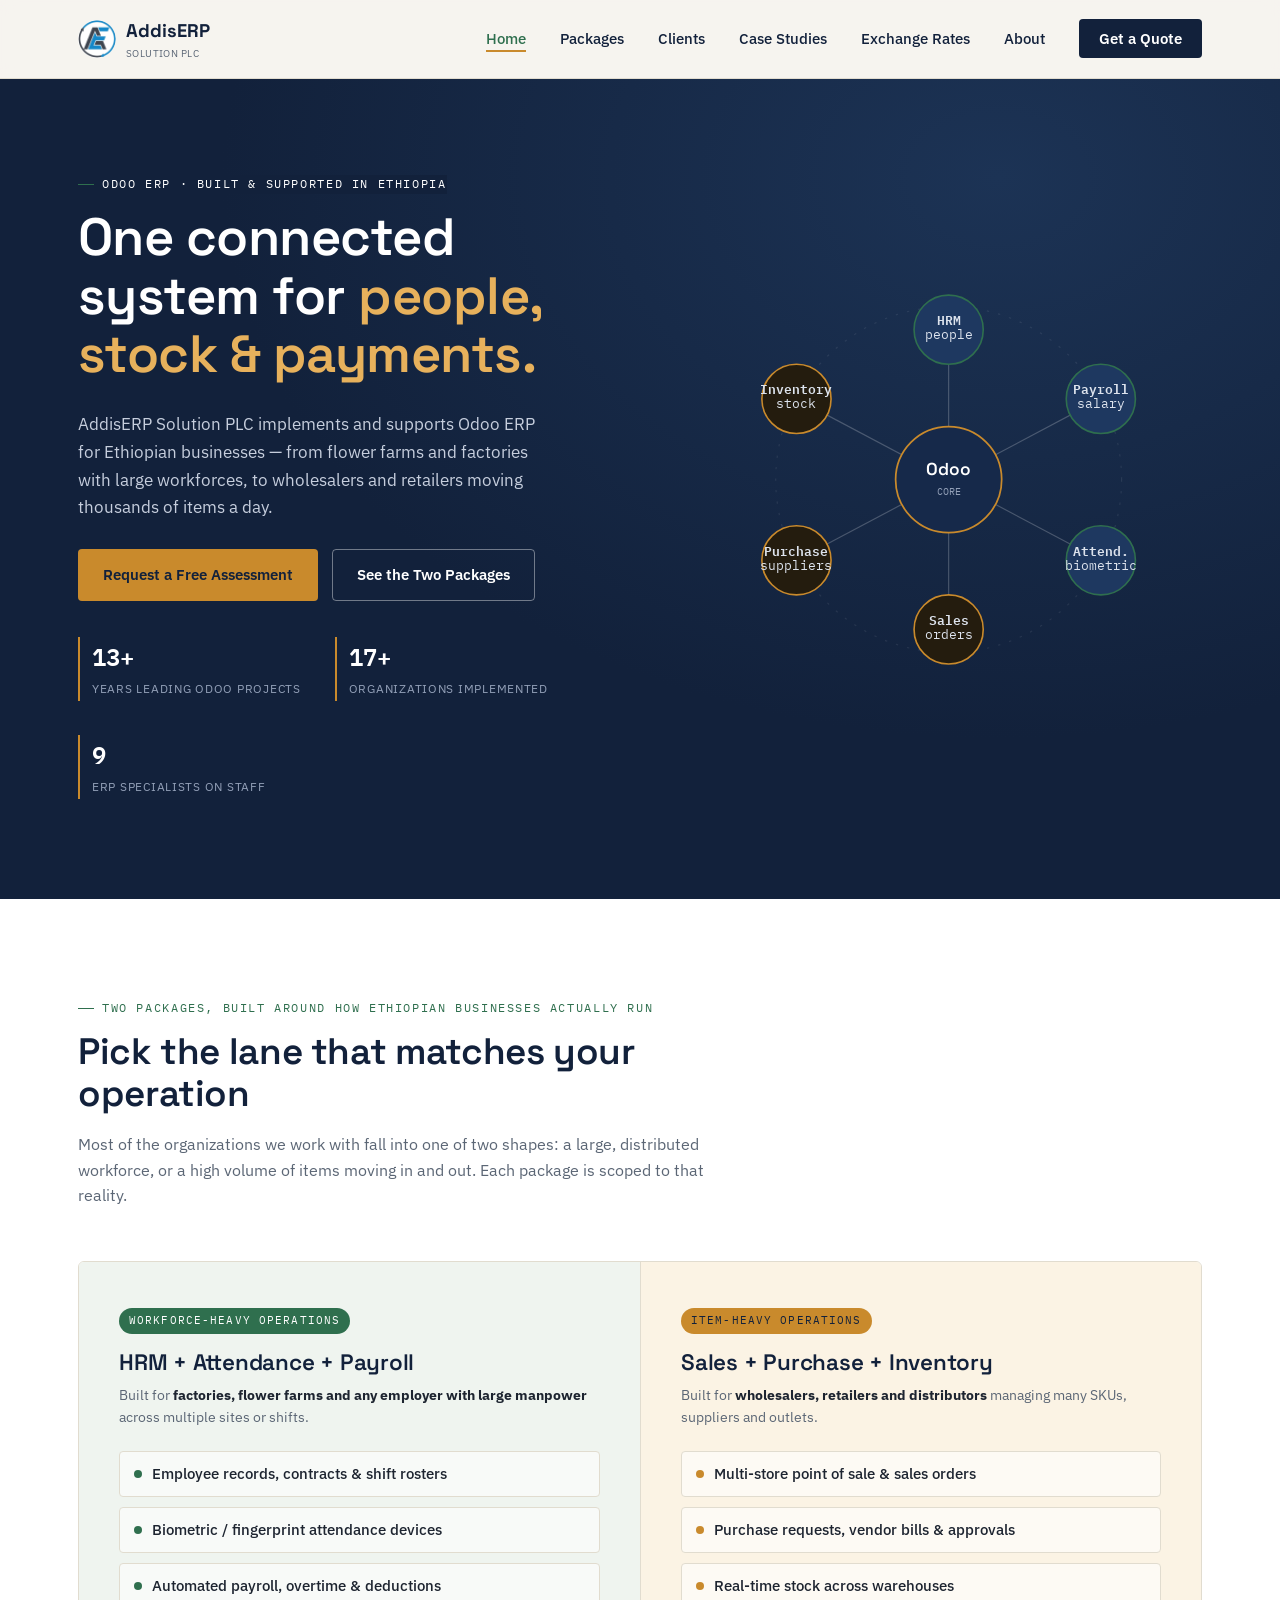
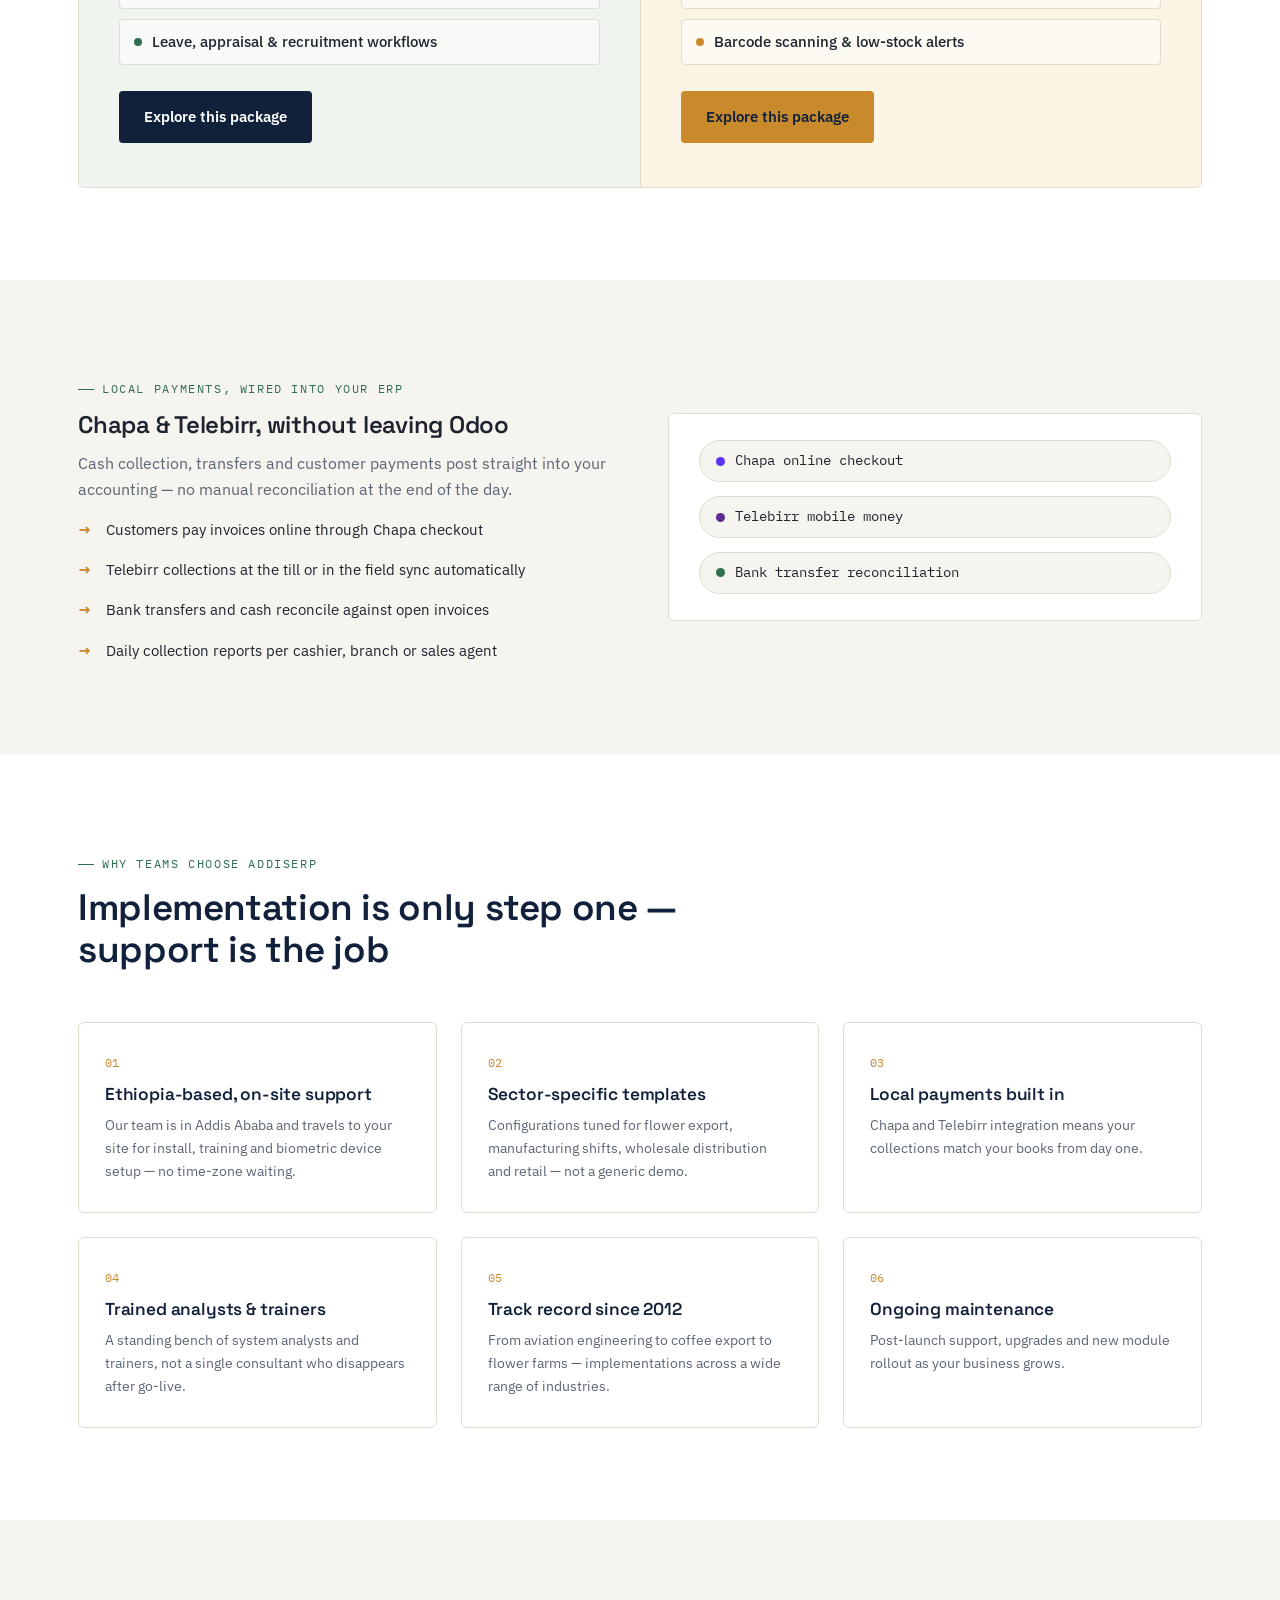
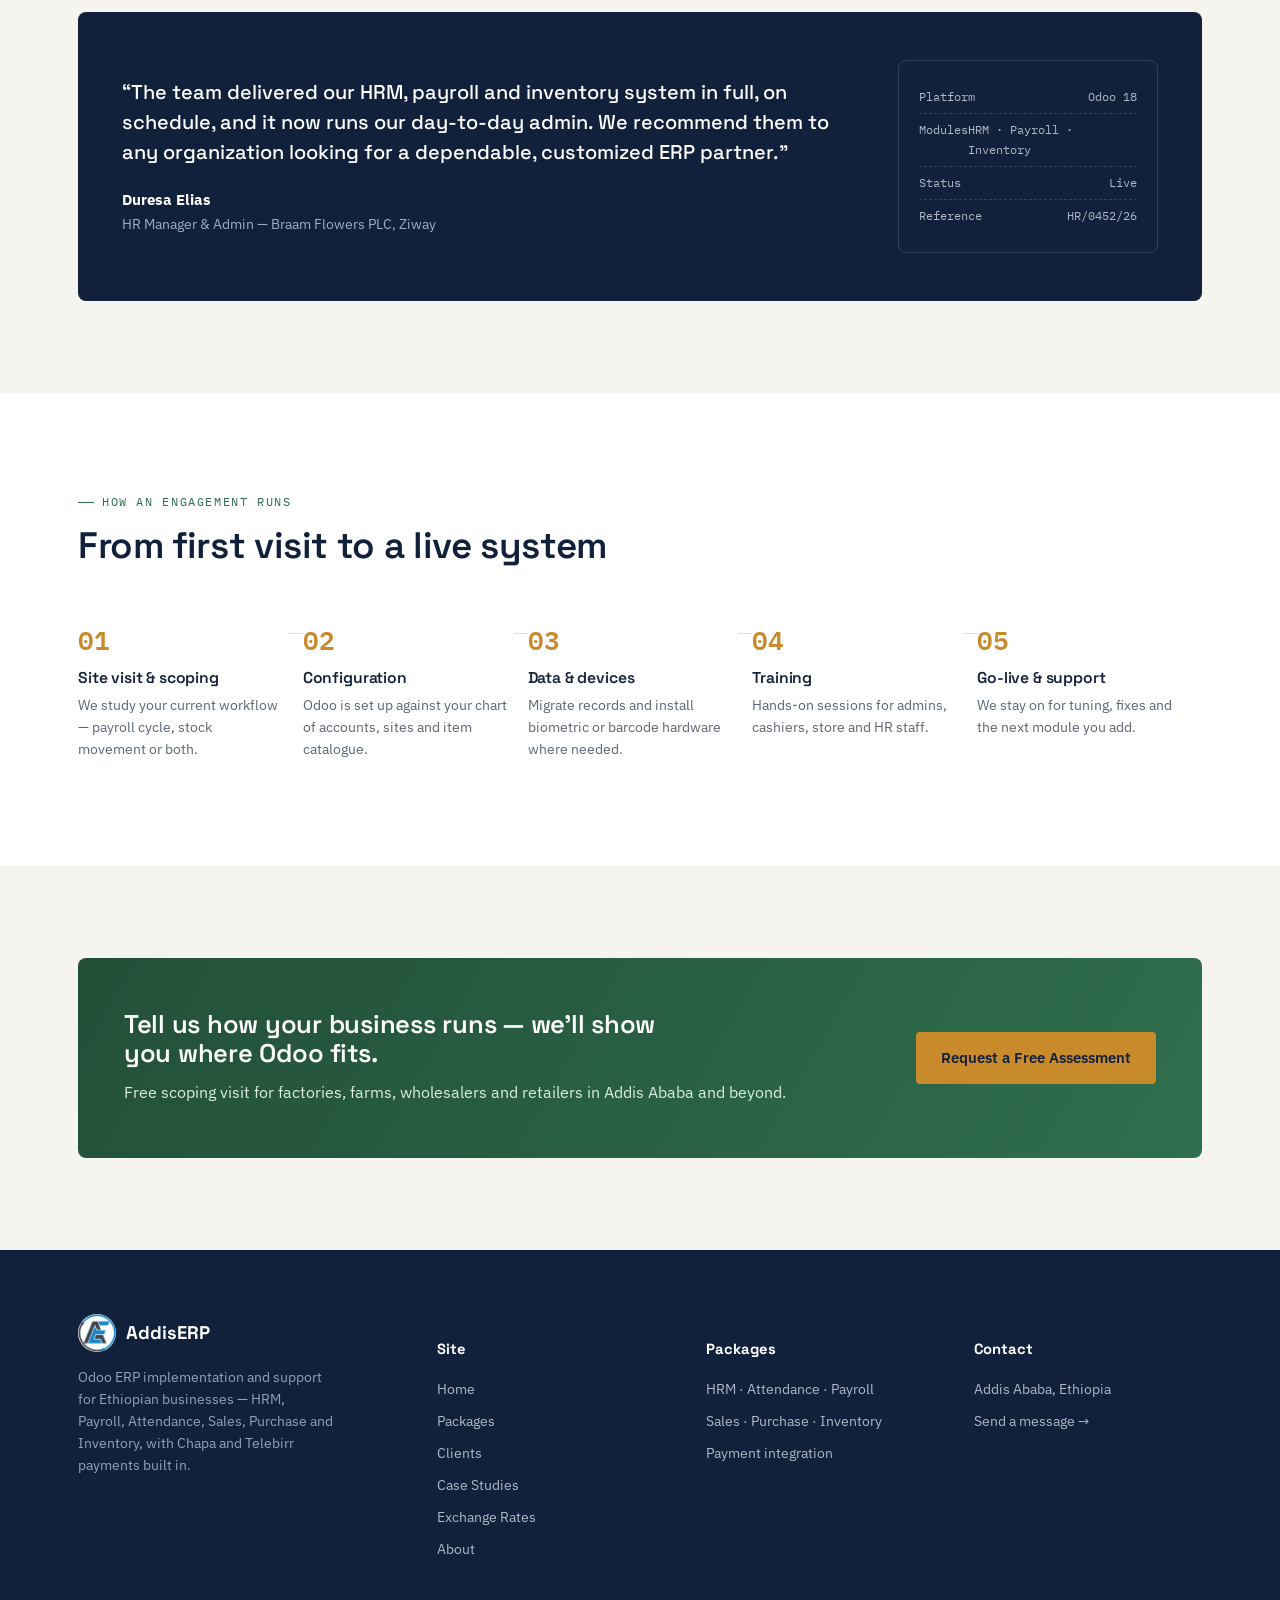
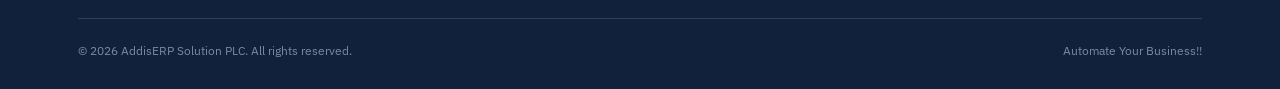
==== index.html @ e467b868 "add all" ====
<!DOCTYPE html>
<html lang="en">
<head>
<meta charset="UTF-8">
<meta name="viewport" content="width=device-width, initial-scale=1.0">
<title>AddisERP Solution PLC — Odoo ERP Implementation in Ethiopia</title>
<meta name="description" content="AddisERP Solution PLC implements Odoo ERP for factories, flower farms, wholesalers and retailers across Ethiopia — HRM, Payroll, Attendance, Sales, Purchase, Inventory, plus Chapa and Telebirr payment integration.">
<meta name="keywords" content="Odoo ERP Ethiopia, Odoo implementation Addis Ababa, HRM software Ethiopia, payroll software Ethiopia, inventory management Ethiopia, Chapa integration, Telebirr integration">
<link rel="canonical" href="https://www.addiserp.com/index.html">
<meta property="og:type" content="website">
<meta property="og:title" content="AddisERP Solution PLC — Odoo ERP Implementation in Ethiopia">
<meta property="og:description" content="AddisERP Solution PLC implements Odoo ERP for factories, flower farms, wholesalers and retailers across Ethiopia — HRM, Payroll, Attendance, Sales, Purchase, Inventory, plus Chapa and Telebirr payment integration.">
<meta property="og:image" content="https://www.addiserp.com/assets/img/favicon-512.png">
<meta property="og:url" content="https://www.addiserp.com/index.html">
<meta name="twitter:card" content="summary">
<meta name="twitter:title" content="AddisERP Solution PLC — Odoo ERP Implementation in Ethiopia">
<meta name="twitter:description" content="AddisERP Solution PLC implements Odoo ERP for factories, flower farms, wholesalers and retailers across Ethiopia — HRM, Payroll, Attendance, Sales, Purchase, Inventory, plus Chapa and Telebirr payment integration.">
<link rel="icon" href="assets/img/favicon-32.png" sizes="32x32">
<link rel="icon" href="assets/img/favicon-48.png" sizes="48x48">
<link rel="apple-touch-icon" href="assets/img/favicon-180.png">
<link rel="preconnect" href="https://fonts.googleapis.com">
<link rel="preconnect" href="https://fonts.gstatic.com" crossorigin>
<link href="https://fonts.googleapis.com/css2?family=Space+Grotesk:wght@500;600;700&family=IBM+Plex+Sans:wght@400;500;600&family=IBM+Plex+Mono:wght@400;600&display=swap" rel="stylesheet">
<link rel="stylesheet" href="assets/css/main.css">
</head>
<body>

<header class="site-header">
  <nav class="nav">
    <a href="index.html" class="brand">
      <img src="assets/img/logo.png" alt="AddisERP Solution PLC logo" class="mark">
      <span>AddisERP<small>Solution PLC</small></span>
    </a>
    <ul class="nav-links" id="nav-links">
      <li><a href="index.html">Home</a></li>
      <li><a href="services.html">Packages</a></li>
      <li><a href="clients.html">Clients</a></li>
      <li><a href="case-studies.html">Case Studies</a></li>
      <li><a href="exchange-rate.html">Exchange Rates</a></li>
      <li><a href="about.html">About</a></li>
      <li><a href="contact.html" class="nav-cta">Get a Quote</a></li>
    </ul>
    <button class="nav-toggle" aria-label="Toggle menu" aria-expanded="false">
      <span></span><span></span><span></span>
    </button>
  </nav>
</header>

<!-- ===================== HERO ===================== -->
<section class="hero">
  <div class="container hero-grid">
    <div>
      <div class="eyebrow on-dark">Odoo ERP · Built &amp; supported in Ethiopia</div>
      <h1>One connected system for <em>people, stock &amp; payments.</em></h1>
      <p class="lead">AddisERP Solution PLC implements and supports Odoo ERP for Ethiopian businesses — from flower farms and factories with large workforces, to wholesalers and retailers moving thousands of items a day.</p>
      <div class="hero-actions">
        <a href="contact.html" class="btn btn-gold">Request a Free Assessment</a>
        <a href="services.html" class="btn btn-outline">See the Two Packages</a>
      </div>
      <div class="hero-stats">
        <div><span class="num">13+</span><span class="lbl">Years leading Odoo projects</span></div>
        <div><span class="num">17+</span><span class="lbl">Organizations implemented</span></div>
        <div><span class="num">9</span><span class="lbl">ERP specialists on staff</span></div>
      </div>
    </div>

    <div class="hub-wrap">
      <svg viewBox="0 0 440 400" role="img" aria-labelledby="hubTitle">
        <title id="hubTitle">Odoo core connected to HRM, Payroll, Attendance, Sales, Purchase, Inventory, Chapa and Telebirr</title>
        <g class="hub-spin">
          <circle cx="220" cy="200" r="150" fill="none" stroke="rgba(255,255,255,.08)" stroke-dasharray="2 8"/>
        </g>
        <!-- connecting lines -->
        <g stroke="rgba(255,255,255,.22)" stroke-width="1">
          <line x1="220" y1="200" x2="220" y2="70"/>
          <line x1="220" y1="200" x2="352" y2="130"/>
          <line x1="220" y1="200" x2="352" y2="270"/>
          <line x1="220" y1="200" x2="220" y2="330"/>
          <line x1="220" y1="200" x2="88" y2="270"/>
          <line x1="220" y1="200" x2="88" y2="130"/>
        </g>
        <!-- center -->
        <circle cx="220" cy="200" r="46" fill="#16294A" stroke="#C98A2C" stroke-width="1.5" class="hub-pulse"/>
        <text x="220" y="196" text-anchor="middle" fill="#fff" font-family="Space Grotesk" font-weight="600" font-size="15">Odoo</text>
        <text x="220" y="213" text-anchor="middle" fill="#93A0B8" font-family="IBM Plex Mono" font-size="9">CORE</text>

        <!-- nodes -->
        <g>
          <circle cx="220" cy="70" r="30" fill="#1E3860" stroke="#2F6F4E" stroke-width="1.4"/>
          <text x="220" y="66" text-anchor="middle" class="hub-node-label" font-weight="600">HRM</text>
          <text x="220" y="78" text-anchor="middle" class="hub-node-label" font-size="9">people</text>
        </g>
        <g>
          <circle cx="352" cy="130" r="30" fill="#1E3860" stroke="#2F6F4E" stroke-width="1.4"/>
          <text x="352" y="126" text-anchor="middle" class="hub-node-label" font-weight="600">Payroll</text>
          <text x="352" y="138" text-anchor="middle" class="hub-node-label" font-size="9">salary</text>
        </g>
        <g>
          <circle cx="352" cy="270" r="30" fill="#1E3860" stroke="#2F6F4E" stroke-width="1.4"/>
          <text x="352" y="266" text-anchor="middle" class="hub-node-label" font-weight="600">Attend.</text>
          <text x="352" y="278" text-anchor="middle" class="hub-node-label" font-size="9">biometric</text>
        </g>
        <g>
          <circle cx="220" cy="330" r="30" fill="#241C0E" stroke="#C98A2C" stroke-width="1.4"/>
          <text x="220" y="326" text-anchor="middle" class="hub-node-label" font-weight="600">Sales</text>
          <text x="220" y="338" text-anchor="middle" class="hub-node-label" font-size="9">orders</text>
        </g>
        <g>
          <circle cx="88" cy="270" r="30" fill="#241C0E" stroke="#C98A2C" stroke-width="1.4"/>
          <text x="88" y="266" text-anchor="middle" class="hub-node-label" font-weight="600">Purchase</text>
          <text x="88" y="278" text-anchor="middle" class="hub-node-label" font-size="9">suppliers</text>
        </g>
        <g>
          <circle cx="88" cy="130" r="30" fill="#241C0E" stroke="#C98A2C" stroke-width="1.4"/>
          <text x="88" y="126" text-anchor="middle" class="hub-node-label" font-weight="600">Inventory</text>
          <text x="88" y="138" text-anchor="middle" class="hub-node-label" font-size="9">stock</text>
        </g>
      </svg>
    </div>
  </div>
</section>

<!-- ===================== TWO LANES ===================== -->
<section class="bg-panel">
  <div class="container">
    <div class="section-head" data-reveal>
      <div class="eyebrow">Two packages, built around how Ethiopian businesses actually run</div>
      <h2>Pick the lane that matches your operation</h2>
      <p>Most of the organizations we work with fall into one of two shapes: a large, distributed workforce, or a high volume of items moving in and out. Each package is scoped to that reality.</p>
    </div>

    <div class="lanes" data-reveal>
      <div class="lane lane-a">
        <span class="tag">Workforce-heavy operations</span>
        <h3>HRM + Attendance + Payroll</h3>
        <p class="for">Built for <strong>factories, flower farms and any employer with large manpower</strong> across multiple sites or shifts.</p>
        <ul class="mod-list">
          <li>Employee records, contracts &amp; shift rosters</li>
          <li>Biometric / fingerprint attendance devices</li>
          <li>Automated payroll, overtime &amp; deductions</li>
          <li>Leave, appraisal &amp; recruitment workflows</li>
        </ul>
        <a href="services.html#hrm" class="btn btn-ink">Explore this package</a>
      </div>
      <div class="lane lane-b">
        <span class="tag">Item-heavy operations</span>
        <h3>Sales + Purchase + Inventory</h3>
        <p class="for">Built for <strong>wholesalers, retailers and distributors</strong> managing many SKUs, suppliers and outlets.</p>
        <ul class="mod-list">
          <li>Multi-store point of sale &amp; sales orders</li>
          <li>Purchase requests, vendor bills &amp; approvals</li>
          <li>Real-time stock across warehouses</li>
          <li>Barcode scanning &amp; low-stock alerts</li>
        </ul>
        <a href="services.html#retail" class="btn btn-gold">Explore this package</a>
      </div>
    </div>
  </div>
</section>

<!-- ===================== PAYMENTS ===================== -->
<section>
  <div class="container split">
    <div data-reveal>
      <div class="eyebrow">Local payments, wired into your ERP</div>
      <h2>Chapa &amp; Telebirr, without leaving Odoo</h2>
      <p>Cash collection, transfers and customer payments post straight into your accounting — no manual reconciliation at the end of the day.</p>
      <ul class="kicker-list">
        <li>Customers pay invoices online through Chapa checkout</li>
        <li>Telebirr collections at the till or in the field sync automatically</li>
        <li>Bank transfers and cash reconcile against open invoices</li>
        <li>Daily collection reports per cashier, branch or sales agent</li>
      </ul>
    </div>
    <div data-reveal>
      <div class="pay-strip" style="flex-direction:column; align-items:stretch; gap:14px;">
        <div class="pay-chip chapa"><span class="dot"></span> Chapa online checkout</div>
        <div class="pay-chip tele"><span class="dot"></span> Telebirr mobile money</div>
        <div class="pay-chip bank"><span class="dot"></span> Bank transfer reconciliation</div>
      </div>
    </div>
  </div>
</section>

<!-- ===================== WHY US ===================== -->
<section class="bg-panel">
  <div class="container">
    <div class="section-head" data-reveal>
      <div class="eyebrow">Why teams choose AddisERP</div>
      <h2>Implementation is only step one — support is the job</h2>
    </div>
    <div class="cards" data-reveal>
      <div class="card">
        <span class="n">01</span>
        <h4>Ethiopia-based, on-site support</h4>
        <p>Our team is in Addis Ababa and travels to your site for install, training and biometric device setup — no time-zone waiting.</p>
      </div>
      <div class="card">
        <span class="n">02</span>
        <h4>Sector-specific templates</h4>
        <p>Configurations tuned for flower export, manufacturing shifts, wholesale distribution and retail — not a generic demo.</p>
      </div>
      <div class="card">
        <span class="n">03</span>
        <h4>Local payments built in</h4>
        <p>Chapa and Telebirr integration means your collections match your books from day one.</p>
      </div>
      <div class="card">
        <span class="n">04</span>
        <h4>Trained analysts &amp; trainers</h4>
        <p>A standing bench of system analysts and trainers, not a single consultant who disappears after go-live.</p>
      </div>
      <div class="card">
        <span class="n">05</span>
        <h4>Track record since 2012</h4>
        <p>From aviation engineering to coffee export to flower farms — implementations across a wide range of industries.</p>
      </div>
      <div class="card">
        <span class="n">06</span>
        <h4>Ongoing maintenance</h4>
        <p>Post-launch support, upgrades and new module rollout as your business grows.</p>
      </div>
    </div>
  </div>
</section>

<!-- ===================== TESTIMONIAL ===================== -->
<section>
  <div class="container">
    <div class="testimonial" data-reveal>
      <div>
        <blockquote>“The team delivered our HRM, payroll and inventory system in full, on schedule, and it now runs our day-to-day admin. We recommend them to any organization looking for a dependable, customized ERP partner.”</blockquote>
        <cite><b>Duresa Elias</b>HR Manager &amp; Admin — Braam Flowers PLC, Ziway</cite>
      </div>
      <div class="stamp">
        <div class="k"><span>Platform</span><span>Odoo 18</span></div>
        <div class="k"><span>Modules</span><span>HRM · Payroll · Inventory</span></div>
        <div class="k"><span>Status</span><span>Live</span></div>
        <div class="k"><span>Reference</span><span>HR/0452/26</span></div>
      </div>
    </div>
  </div>
</section>

<!-- ===================== PROCESS ===================== -->
<section class="bg-panel">
  <div class="container">
    <div class="section-head" data-reveal>
      <div class="eyebrow">How an engagement runs</div>
      <h2>From first visit to a live system</h2>
    </div>
    <div class="steps" data-reveal>
      <div class="step"><span class="idx">01</span><h4>Site visit &amp; scoping</h4><p>We study your current workflow — payroll cycle, stock movement or both.</p></div>
      <div class="step"><span class="idx">02</span><h4>Configuration</h4><p>Odoo is set up against your chart of accounts, sites and item catalogue.</p></div>
      <div class="step"><span class="idx">03</span><h4>Data &amp; devices</h4><p>Migrate records and install biometric or barcode hardware where needed.</p></div>
      <div class="step"><span class="idx">04</span><h4>Training</h4><p>Hands-on sessions for admins, cashiers, store and HR staff.</p></div>
      <div class="step"><span class="idx">05</span><h4>Go-live &amp; support</h4><p>We stay on for tuning, fixes and the next module you add.</p></div>
    </div>
  </div>
</section>

<!-- ===================== CTA ===================== -->
<section>
  <div class="container">
    <div class="cta-band" data-reveal>
      <div>
        <h3>Tell us how your business runs — we'll show you where Odoo fits.</h3>
        <p>Free scoping visit for factories, farms, wholesalers and retailers in Addis Ababa and beyond.</p>
      </div>
      <a href="contact.html" class="btn btn-gold">Request a Free Assessment</a>
    </div>
  </div>
</section>

<!-- ===================== FOOTER ===================== -->
<footer class="site-footer">
  <div class="container">
    <div class="foot-grid">
      <div class="foot-brand">
        <a href="index.html" class="brand" style="color:#fff; margin-bottom:14px; display:flex;">
          <img src="assets/img/logo.png" alt="AddisERP Solution PLC logo" class="mark"><span>AddisERP</span>
        </a>
        <p>Odoo ERP implementation and support for Ethiopian businesses — HRM, Payroll, Attendance, Sales, Purchase and Inventory, with Chapa and Telebirr payments built in.</p>
      </div>
      <div>
        <h5>Site</h5>
        <ul>
          <li><a href="index.html">Home</a></li>
          <li><a href="services.html">Packages</a></li>
          <li><a href="clients.html">Clients</a></li>
          <li><a href="case-studies.html">Case Studies</a></li>
          <li><a href="exchange-rate.html">Exchange Rates</a></li>
          <li><a href="about.html">About</a></li>
        </ul>
      </div>
      <div>
        <h5>Packages</h5>
        <ul>
          <li><a href="services.html#hrm">HRM · Attendance · Payroll</a></li>
          <li><a href="services.html#retail">Sales · Purchase · Inventory</a></li>
          <li><a href="services.html#payments">Payment integration</a></li>
        </ul>
      </div>
      <div>
        <h5>Contact</h5>
        <ul>
          <li>Addis Ababa, Ethiopia</li>
          <li><a href="contact.html">Send a message →</a></li>
        </ul>
      </div>
    </div>
    <div class="foot-bottom">
      <span>© <span id="year"></span> AddisERP Solution PLC. All rights reserved.</span>
      <span>Automate Your Business!!</span>
    </div>
  </div>
</footer>

<script>document.getElementById('year').textContent = new Date().getFullYear();</script>
<script type="application/ld+json">
{
  "@context": "https://schema.org",
  "@type": "ProfessionalService",
  "name": "AddisERP Solution PLC",
  "alternateName": "AddisERP",
  "url": "https://www.addiserp.com/",
  "logo": "https://www.addiserp.com/assets/img/logo.png",
  "image": "https://www.addiserp.com/assets/img/logo.png",
  "description": "Odoo ERP implementation and support for Ethiopian businesses — HRM, Attendance, Payroll, Sales, Purchase and Inventory, with Chapa and Telebirr payment integration.",
  "areaServed": {
    "@type": "Country",
    "name": "Ethiopia"
  },
  "address": {
    "@type": "PostalAddress",
    "addressLocality": "Addis Ababa",
    "addressCountry": "ET"
  },
  "priceRange": "$$",
  "founder": {
    "@type": "Person",
    "name": "Mikias Gedlu"
  },
  "sameAs": []
}
</script>
<script src="assets/js/main.js"></script>
</body>
</html>
---- assets/css/main.css ----
/* ============================================================
   AddisERP Solution PLC — Stylesheet
   Display: Space Grotesk / Body: IBM Plex Sans / Data: IBM Plex Mono
   ============================================================ */

:root{
  --ink:      #12213B;   /* deep navy — headers, dark sections   */
  --ink-2:    #1A2E4D;   /* navy, one step lighter               */
  --paper:    #F6F4EF;   /* warm off-white page background       */
  --panel:    #FFFFFF;   /* card background                      */
  --green:    #2F6F4E;   /* module / growth accent                */
  --green-d:  #234F39;
  --gold:     #C98A2C;   /* export / value accent                 */
  --gold-l:   #E7B15C;
  --charcoal: #1D2430;   /* body text                             */
  --slate:    #5B6675;   /* muted text                            */
  --line:     #E1DCCF;   /* hairline on paper                     */
  --line-dark:rgba(255,255,255,.14);

  --display: 'Space Grotesk', 'Segoe UI', sans-serif;
  --body:    'IBM Plex Sans', 'Segoe UI', sans-serif;
  --mono:    'IBM Plex Mono', 'Courier New', monospace;

  --max: 1180px;
  --radius: 4px;
}

*,*::before,*::after{ box-sizing:border-box; }
html{ scroll-behavior:smooth; }
body{
  margin:0;
  font-family:var(--body);
  color:var(--charcoal);
  background:var(--paper);
  line-height:1.6;
  -webkit-font-smoothing:antialiased;
}
img{ max-width:100%; display:block; }
a{ color:inherit; text-decoration:none; }
ul{ margin:0; padding:0; list-style:none; }
h1,h2,h3,h4{
  font-family:var(--display);
  font-weight:600;
  line-height:1.12;
  margin:0 0 .5em;
  letter-spacing:-.01em;
}
p{ margin:0 0 1em; color:var(--slate); }
.container{ max-width:var(--max); margin:0 auto; padding:0 28px; }

:focus-visible{ outline:2px solid var(--gold); outline-offset:3px; }

@media (prefers-reduced-motion: reduce){
  *{ animation-duration:.001ms !important; animation-iteration-count:1 !important; transition-duration:.001ms !important; scroll-behavior:auto !important; }
}

/* ---------- eyebrow / labels ---------- */
.eyebrow{
  font-family:var(--mono);
  font-size:.72rem;
  letter-spacing:.14em;
  text-transform:uppercase;
  color:var(--green);
  display:inline-flex;
  align-items:center;
  gap:8px;
  margin-bottom:14px;
}
.eyebrow::before{
  content:"";
  width:16px; height:1px;
  background:var(--green);
}
.on-dark .eyebrow{ color:var(--gold-l); }
.on-dark .eyebrow::before{ background:var(--gold-l); }

/* ================= HEADER ================= */
.site-header{
  position:sticky; top:0; z-index:50;
  background:rgba(246,244,239,.92);
  backdrop-filter:blur(8px);
  border-bottom:1px solid var(--line);
}
.nav{
  display:flex; align-items:center; justify-content:space-between;
  padding:16px 28px;
  max-width:var(--max); margin:0 auto;
}
.brand{
  display:flex; align-items:center; gap:10px;
  font-family:var(--display); font-weight:700; font-size:1.15rem;
  color:var(--ink);
}
.brand .mark{
  width:38px; height:38px; border-radius:50%;
  object-fit:contain;
  flex:none;
}
.brand small{
  display:block; font-family:var(--body); font-weight:400; font-size:.65rem;
  color:var(--slate); letter-spacing:.04em; text-transform:uppercase;
}
.nav-links{ display:flex; gap:34px; align-items:center; }
.nav-links a{
  font-size:.92rem; color:var(--ink); font-weight:500;
  position:relative; padding:4px 0;
}
.nav-links a::after{
  content:""; position:absolute; left:0; bottom:0; width:0; height:2px;
  background:var(--gold); transition:width .2s ease;
}
.nav-links a:hover::after, .nav-links a.active::after{ width:100%; }
.nav-links a.active{ color:var(--green); }
.nav-cta{
  background:var(--ink); color:#fff !important; padding:10px 20px !important;
  border-radius:var(--radius); font-weight:600 !important;
}
.nav-cta::after{ display:none; }
.nav-cta:hover{ background:var(--green); }
.nav-toggle{ display:none; background:none; border:0; cursor:pointer; padding:6px; }
.nav-toggle span{ display:block; width:24px; height:2px; background:var(--ink); margin:5px 0; }

@media (max-width:880px){
  .nav-links{
    position:fixed; inset:64px 0 0 0; background:var(--paper);
    flex-direction:column; align-items:flex-start; padding:24px 28px;
    gap:22px; transform:translateY(-8px); opacity:0; pointer-events:none;
    transition:opacity .18s ease, transform .18s ease;
    border-top:1px solid var(--line);
  }
  .nav-links.open{ opacity:1; transform:translateY(0); pointer-events:auto; }
  .nav-toggle{ display:block; }
  .nav-cta{ width:100%; text-align:center; }
}

/* ================= HERO ================= */
.hero{
  background:radial-gradient(ellipse at 78% 12%, #1c3355 0%, var(--ink) 55%, var(--ink) 100%);
  color:#fff;
  padding:88px 0 100px;
  position:relative;
  overflow:hidden;
}
.hero-grid{
  display:grid; grid-template-columns:1.05fr .95fr; gap:56px; align-items:center;
}
.hero h1{
  font-size:clamp(2.1rem,4.1vw,3.4rem);
  color:#fff;
}
.hero h1 em{
  font-style:normal; color:var(--gold-l);
}
.hero .lead{
  font-size:1.08rem; color:#C6CEDD; max-width:46ch; margin-bottom:28px;
}
.hero-actions{ display:flex; gap:14px; flex-wrap:wrap; margin-bottom:36px; }
.hero-stats{ display:flex; gap:34px; flex-wrap:wrap; }
.hero-stats div{ border-left:2px solid var(--gold); padding-left:12px; }
.hero-stats .num{ font-family:var(--mono); font-size:1.5rem; color:#fff; font-weight:600; display:block; }
.hero-stats .lbl{ font-size:.76rem; color:#93A0B8; text-transform:uppercase; letter-spacing:.06em; }

/* ---- signature diagram: module hub ---- */
.hub-wrap{ position:relative; }
.hub-wrap svg{ width:100%; height:auto; }
.hub-node-label{
  font-family:var(--mono); font-size:11px; fill:#DDE3ED;
}
.hub-pulse{ animation:pulse 2.6s ease-in-out infinite; transform-origin:center; }
@keyframes pulse{ 0%,100%{ opacity:.55; } 50%{ opacity:1; } }
.hub-spin{ animation:spin 34s linear infinite; transform-origin:220px 200px; }
@keyframes spin{ to{ transform:rotate(360deg); } }

/* ================= BUTTONS ================= */
.btn{
  display:inline-flex; align-items:center; gap:8px;
  padding:13px 24px; border-radius:var(--radius);
  font-weight:600; font-size:.93rem; cursor:pointer;
  border:1px solid transparent; transition:transform .15s ease, background .15s ease, border-color .15s ease;
}
.btn:hover{ transform:translateY(-1px); }
.btn-gold{ background:var(--gold); color:var(--ink); }
.btn-gold:hover{ background:var(--gold-l); }
.btn-outline{ border-color:rgba(255,255,255,.4); color:#fff; }
.btn-outline:hover{ border-color:#fff; }
.btn-ink{ background:var(--ink); color:#fff; }
.btn-ink:hover{ background:var(--green-d); }
.btn-line{ border-color:var(--ink); color:var(--ink); }
.btn-line:hover{ background:var(--ink); color:#fff; }

/* ================= SECTIONS ================= */
section{ padding:92px 0; }
.section-head{ max-width:640px; margin-bottom:52px; }
.section-head h2{ font-size:clamp(1.6rem,3vw,2.3rem); color:var(--ink); }
.on-dark{ background:var(--ink); color:#fff; }
.on-dark h2, .on-dark h3{ color:#fff; }
.on-dark p{ color:#AEB8C8; }
.bg-panel{ background:var(--panel); }
.divider{ height:1px; background:var(--line); border:0; margin:0; }

/* ---- two-lane package split (structural device: the business is literally two lanes) ---- */
.lanes{ display:grid; grid-template-columns:1fr 1fr; gap:0; border:1px solid var(--line); border-radius:6px; overflow:hidden; }
.lane{ padding:44px 40px; position:relative; }
.lane + .lane{ border-left:1px solid var(--line); }
.lane-a{ background:#EFF4EF; }
.lane-b{ background:#FBF3E4; }
.lane .tag{
  font-family:var(--mono); font-size:.7rem; text-transform:uppercase; letter-spacing:.1em;
  padding:4px 10px; border-radius:20px; display:inline-block; margin-bottom:16px;
}
.lane-a .tag{ background:var(--green); color:#fff; }
.lane-b .tag{ background:var(--gold); color:var(--ink); }
.lane h3{ font-size:1.4rem; color:var(--ink); margin-bottom:10px; }
.lane .for{ font-size:.85rem; color:var(--slate); margin-bottom:22px; }
.lane .for strong{ color:var(--charcoal); }
.mod-list{ display:flex; flex-direction:column; gap:10px; margin-bottom:26px; }
.mod-list li{
  display:flex; align-items:center; gap:10px;
  font-size:.94rem; color:var(--charcoal); font-weight:500;
  background:rgba(255,255,255,.6); border:1px solid var(--line);
  padding:10px 14px; border-radius:4px;
}
.mod-list li::before{
  content:""; width:8px; height:8px; border-radius:50%; flex:none;
}
.lane-a .mod-list li::before{ background:var(--green); }
.lane-b .mod-list li::before{ background:var(--gold); }
@media (max-width:820px){
  .lanes{ grid-template-columns:1fr; }
  .lane + .lane{ border-left:0; border-top:1px solid var(--line); }
}

/* ---- cards grid ---- */
.cards{ display:grid; grid-template-columns:repeat(3,1fr); gap:24px; }
.card{
  background:var(--panel); border:1px solid var(--line); border-radius:6px;
  padding:30px 26px; transition:transform .18s ease, box-shadow .18s ease;
}
.card:hover{ transform:translateY(-3px); box-shadow:0 14px 30px -18px rgba(18,33,59,.35); }
.card .n{ font-family:var(--mono); color:var(--gold); font-size:.78rem; margin-bottom:12px; display:block; }
.card h4{ color:var(--ink); font-size:1.08rem; }
.card p{ font-size:.9rem; margin-bottom:0; }
@media (max-width:900px){ .cards{ grid-template-columns:1fr 1fr; } }
@media (max-width:600px){ .cards{ grid-template-columns:1fr; } }

/* ---- payments strip ---- */
.pay-strip{
  display:flex; align-items:center; gap:28px; flex-wrap:wrap;
  padding:26px 30px; background:var(--panel); border:1px solid var(--line); border-radius:6px;
}
.pay-chip{
  display:flex; align-items:center; gap:10px; font-family:var(--mono); font-size:.85rem;
  padding:9px 16px; border:1px solid var(--line); border-radius:24px; background:var(--paper);
}
.pay-chip .dot{ width:9px; height:9px; border-radius:50%; }
.pay-chip.chapa .dot{ background:#5A31F4; }
.pay-chip.tele .dot{ background:#5C2D91; }
.pay-chip.bank .dot{ background:var(--green); }

/* ---- process steps ---- */
.steps{ display:grid; grid-template-columns:repeat(5,1fr); gap:0; counter-reset:step; }
.step{ position:relative; padding:0 20px 0 0; }
.step .idx{
  font-family:var(--mono); color:var(--gold); font-size:1.6rem; font-weight:600; display:block; margin-bottom:10px;
}
.step h4{ font-size:.98rem; color:var(--ink); margin-bottom:8px; }
.step p{ font-size:.85rem; }
.step:not(:last-child)::after{
  content:""; position:absolute; top:14px; right:0; width:14px; height:1px; background:var(--line);
}
@media (max-width:960px){ .steps{ grid-template-columns:1fr 1fr; row-gap:36px; } .step::after{ display:none; } }
@media (max-width:560px){ .steps{ grid-template-columns:1fr; } }

/* ---- testimonial ---- */
.testimonial{
  background:var(--ink); color:#fff; border-radius:8px; padding:48px 44px;
  position:relative; display:grid; grid-template-columns:1fr 260px; gap:40px; align-items:center;
}
.testimonial blockquote{
  font-family:var(--display); font-size:1.25rem; line-height:1.5; margin:0 0 20px;
  font-weight:500; color:#fff;
}
.testimonial cite{ font-style:normal; font-size:.85rem; color:#9FADC4; display:block; }
.testimonial cite b{ color:#fff; display:block; font-size:.95rem; margin-bottom:2px; }
.stamp{
  border:1px solid var(--line-dark); border-radius:8px; padding:20px; font-family:var(--mono); font-size:.78rem; color:#AEB8C8;
}
.stamp .k{ display:flex; justify-content:space-between; padding:6px 0; border-bottom:1px dashed var(--line-dark); }
.stamp .k:last-child{ border-bottom:0; }
@media (max-width:760px){ .testimonial{ grid-template-columns:1fr; } }

/* ---- table (clients / staff) ---- */
.table-wrap{ overflow-x:auto; border:1px solid var(--line); border-radius:6px; }
table{ width:100%; border-collapse:collapse; min-width:680px; background:var(--panel); }
th,td{ text-align:left; padding:14px 18px; font-size:.88rem; border-bottom:1px solid var(--line); }
th{ font-family:var(--mono); font-size:.72rem; text-transform:uppercase; letter-spacing:.08em; color:var(--slate); background:#F1EFE7; }
tr:last-child td{ border-bottom:0; }
td.status{ font-family:var(--mono); font-size:.75rem; }
.badge{ display:inline-block; padding:3px 10px; border-radius:20px; font-size:.72rem; font-family:var(--mono); }
.badge.done{ background:#E4F0E8; color:var(--green-d); }
.badge.progress{ background:#FBF0DC; color:#8A5D14; }

/* ---- staff cards ---- */
.staff-grid{ display:grid; grid-template-columns:repeat(3,1fr); gap:20px; }
.staff-card{ background:var(--panel); border:1px solid var(--line); border-radius:6px; padding:22px; }
.staff-card h4{ font-size:1rem; color:var(--ink); margin-bottom:2px; }
.staff-card .role{ font-family:var(--mono); font-size:.72rem; color:var(--green); text-transform:uppercase; letter-spacing:.05em; margin-bottom:10px; display:block; }
.staff-card p{ font-size:.85rem; margin-bottom:0; }
@media (max-width:900px){ .staff-grid{ grid-template-columns:1fr 1fr; } }
@media (max-width:600px){ .staff-grid{ grid-template-columns:1fr; } }

/* ---- org chart (simple css tree) ---- */
.org{ display:flex; flex-direction:column; align-items:center; gap:26px; }
.org-row{ display:flex; gap:18px; flex-wrap:wrap; justify-content:center; }
.org-box{
  background:var(--panel); border:1px solid var(--line); border-radius:6px; padding:12px 18px;
  text-align:center; min-width:150px;
}
.org-box.lead{ background:var(--ink); color:#fff; border-color:var(--ink); }
.org-box .role{ font-family:var(--mono); font-size:.66rem; text-transform:uppercase; letter-spacing:.06em; color:var(--slate); display:block; margin-bottom:3px; }
.org-box.lead .role{ color:#93A0B8; }
.org-box .who{ font-weight:600; font-size:.92rem; }
.org-connector{ width:1px; height:22px; background:var(--line); }

/* ---- CTA band ---- */
.cta-band{
  background:linear-gradient(120deg,var(--green-d),var(--green));
  color:#fff; border-radius:8px; padding:52px 46px;
  display:flex; align-items:center; justify-content:space-between; gap:30px; flex-wrap:wrap;
}
.cta-band h3{ color:#fff; font-size:1.6rem; max-width:32ch; }
.cta-band p{ color:#DCEEE1; margin-bottom:0; }

/* ================= FORMS ================= */
.form-grid{ display:grid; grid-template-columns:1fr 1fr; gap:18px; }
.form-grid .full{ grid-column:1 / -1; }
label{ display:block; font-size:.8rem; font-weight:600; color:var(--ink); margin-bottom:6px; }
input,select,textarea{
  width:100%; padding:12px 14px; border:1px solid var(--line); border-radius:4px;
  font-family:var(--body); font-size:.92rem; background:#fff; color:var(--charcoal);
}
input:focus,select:focus,textarea:focus{ outline:2px solid var(--green); outline-offset:1px; border-color:var(--green); }
textarea{ resize:vertical; min-height:120px; }
.form-note{ font-size:.78rem; color:var(--slate); margin-top:10px; }
@media (max-width:700px){ .form-grid{ grid-template-columns:1fr; } }

/* ================= FOOTER ================= */
.site-footer{ background:var(--ink); color:#AEB8C8; padding:64px 0 28px; }
.foot-grid{ display:grid; grid-template-columns:1.4fr 1fr 1fr 1fr; gap:40px; margin-bottom:48px; }
.foot-grid h5{ color:#fff; font-family:var(--display); font-size:.92rem; margin-bottom:16px; }
.foot-grid li{ margin-bottom:10px; font-size:.86rem; }
.foot-grid a:hover{ color:#fff; }
.foot-brand p{ color:#93A0B8; font-size:.86rem; max-width:32ch; }
.foot-bottom{
  border-top:1px solid var(--line-dark); padding-top:22px; display:flex; justify-content:space-between;
  font-size:.78rem; color:#7C89A0; flex-wrap:wrap; gap:10px;
}
@media (max-width:900px){ .foot-grid{ grid-template-columns:1fr 1fr; } }
@media (max-width:560px){ .foot-grid{ grid-template-columns:1fr; } }

/* ---- page hero (inner pages) ---- */
.page-hero{ background:var(--ink); color:#fff; padding:70px 0 60px; }
.page-hero h1{ color:#fff; font-size:clamp(1.9rem,3.6vw,2.7rem); max-width:20ch; }
.page-hero p{ color:#AEB8C8; max-width:56ch; }
.breadcrumb{ font-family:var(--mono); font-size:.75rem; color:#93A0B8; margin-bottom:16px; }
.breadcrumb a:hover{ color:#fff; }

/* ---- misc ---- */
.split{ display:grid; grid-template-columns:1fr 1fr; gap:56px; align-items:center; }
@media (max-width:860px){ .split{ grid-template-columns:1fr; } }
.kicker-list{ display:flex; flex-direction:column; gap:16px; }
.kicker-list li{ display:flex; gap:14px; font-size:.94rem; color:var(--charcoal); }
.kicker-list li::before{ content:"→"; color:var(--gold); font-weight:700; flex:none; }
.tag-row{ display:flex; gap:10px; flex-wrap:wrap; margin-top:18px; }
.tag-row span{
  font-family:var(--mono); font-size:.72rem; padding:6px 12px; border:1px solid var(--line);
  border-radius:20px; color:var(--slate);
}
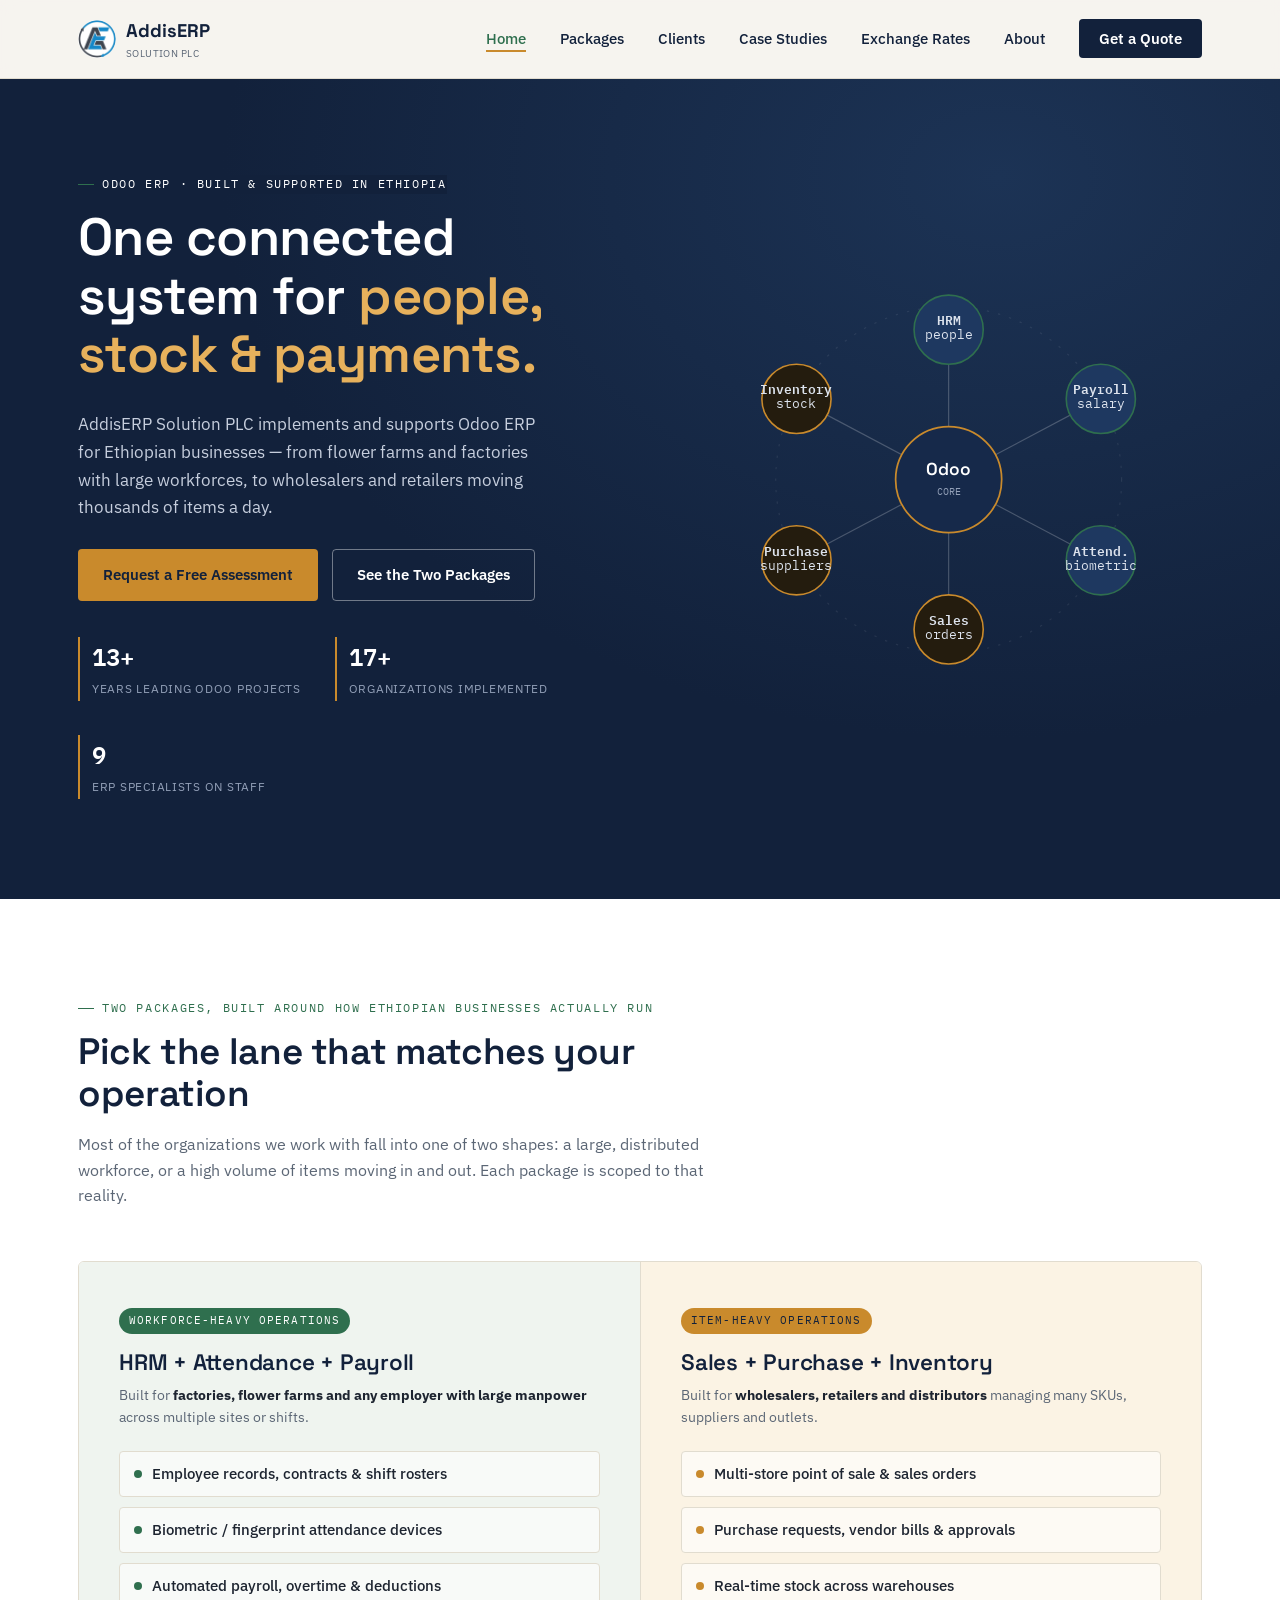
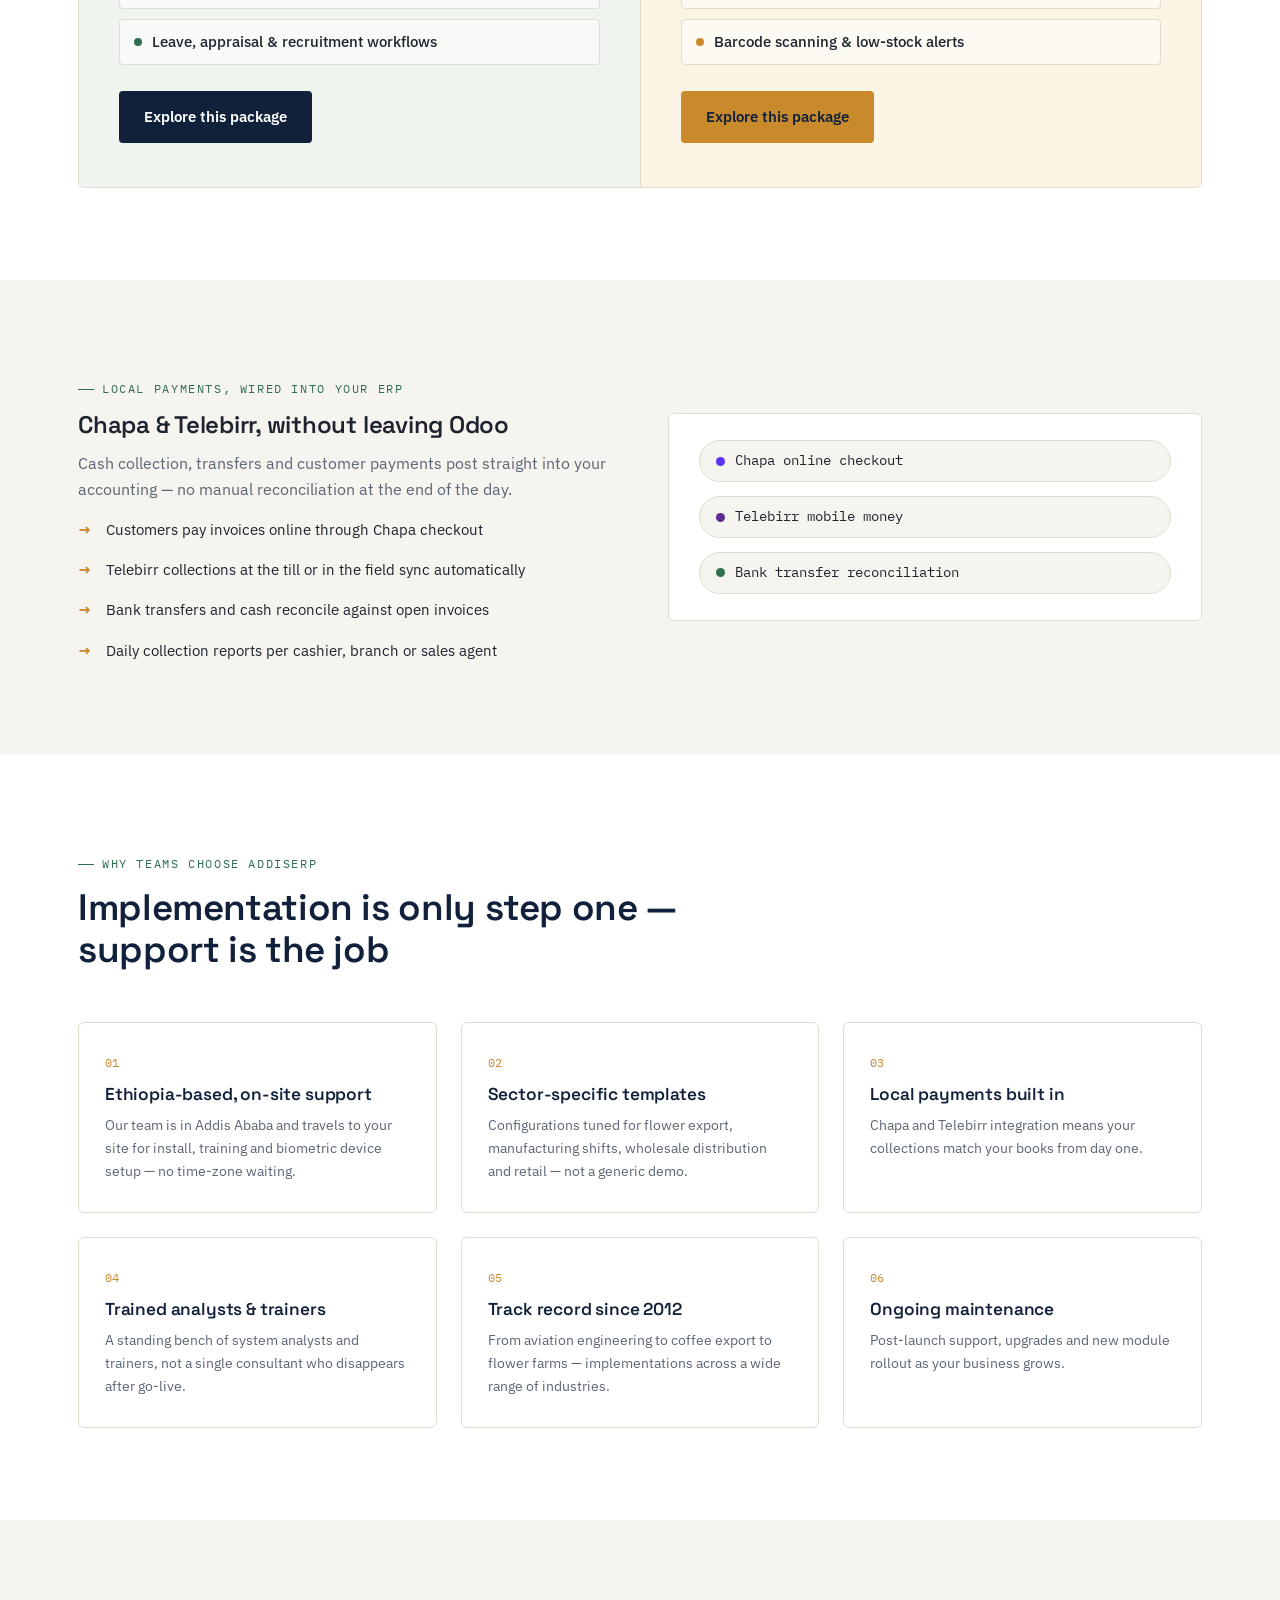
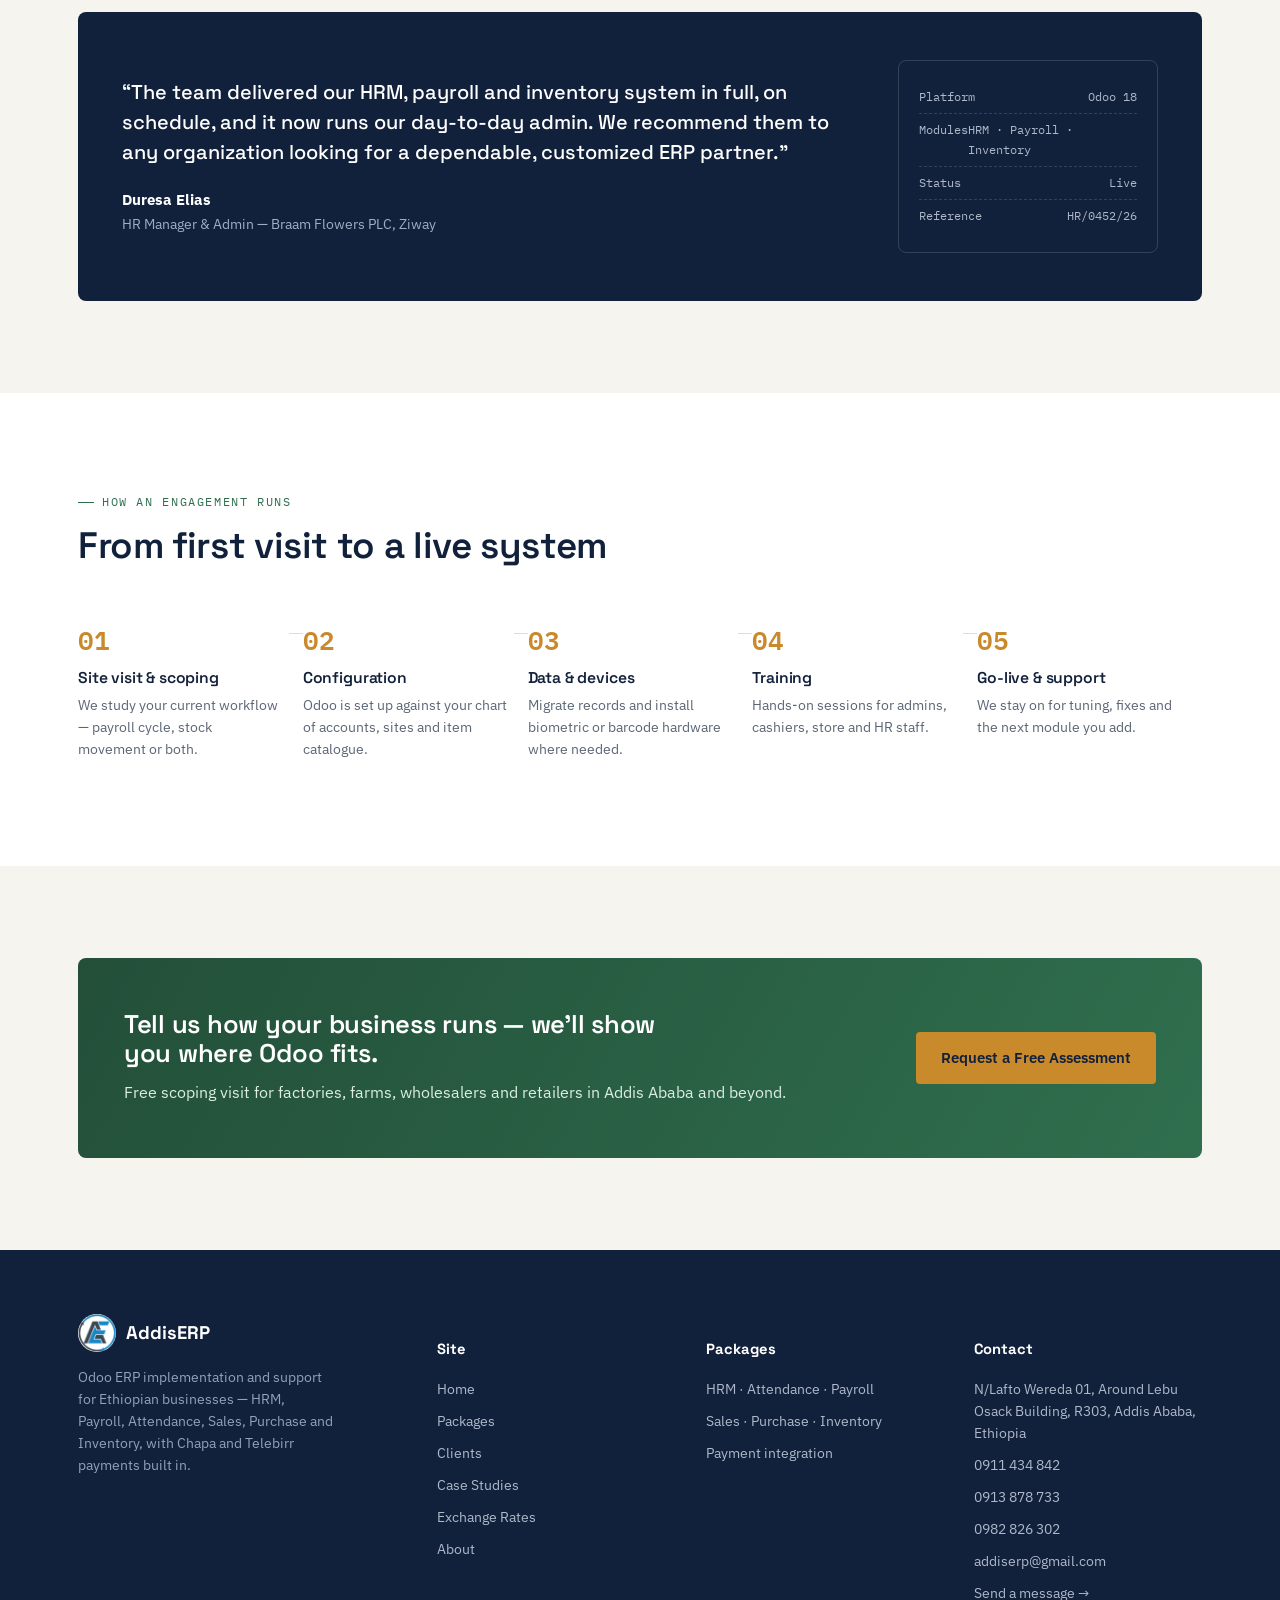
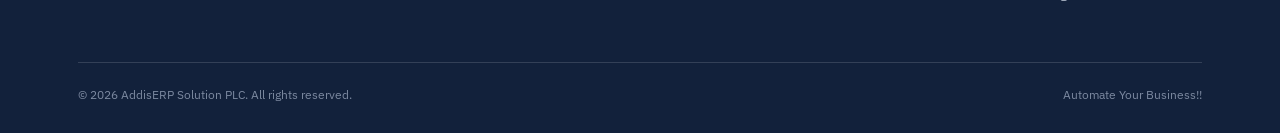
==== commit 28618728: "Resolve unmerged conflicts and update site contact info - Resolve all remaining git merge-conflict m" ====
--- a/index.html
+++ b/index.html
@@ -304,7 +304,11 @@
       <div>
         <h5>Contact</h5>
         <ul>
-          <li>Addis Ababa, Ethiopia</li>
+          <li>N/Lafto Wereda 01, Around Lebu Osack Building, R303, Addis Ababa, Ethiopia</li>
+          <li><a href="tel:+251911434842">0911 434 842</a></li>
+          <li><a href="tel:+251913878733">0913 878 733</a></li>
+          <li><a href="tel:+251982826302">0982 826 302</a></li>
+          <li><a href="mailto:addiserp@gmail.com">addiserp@gmail.com</a></li>
           <li><a href="contact.html">Send a message →</a></li>
         </ul>
       </div>
